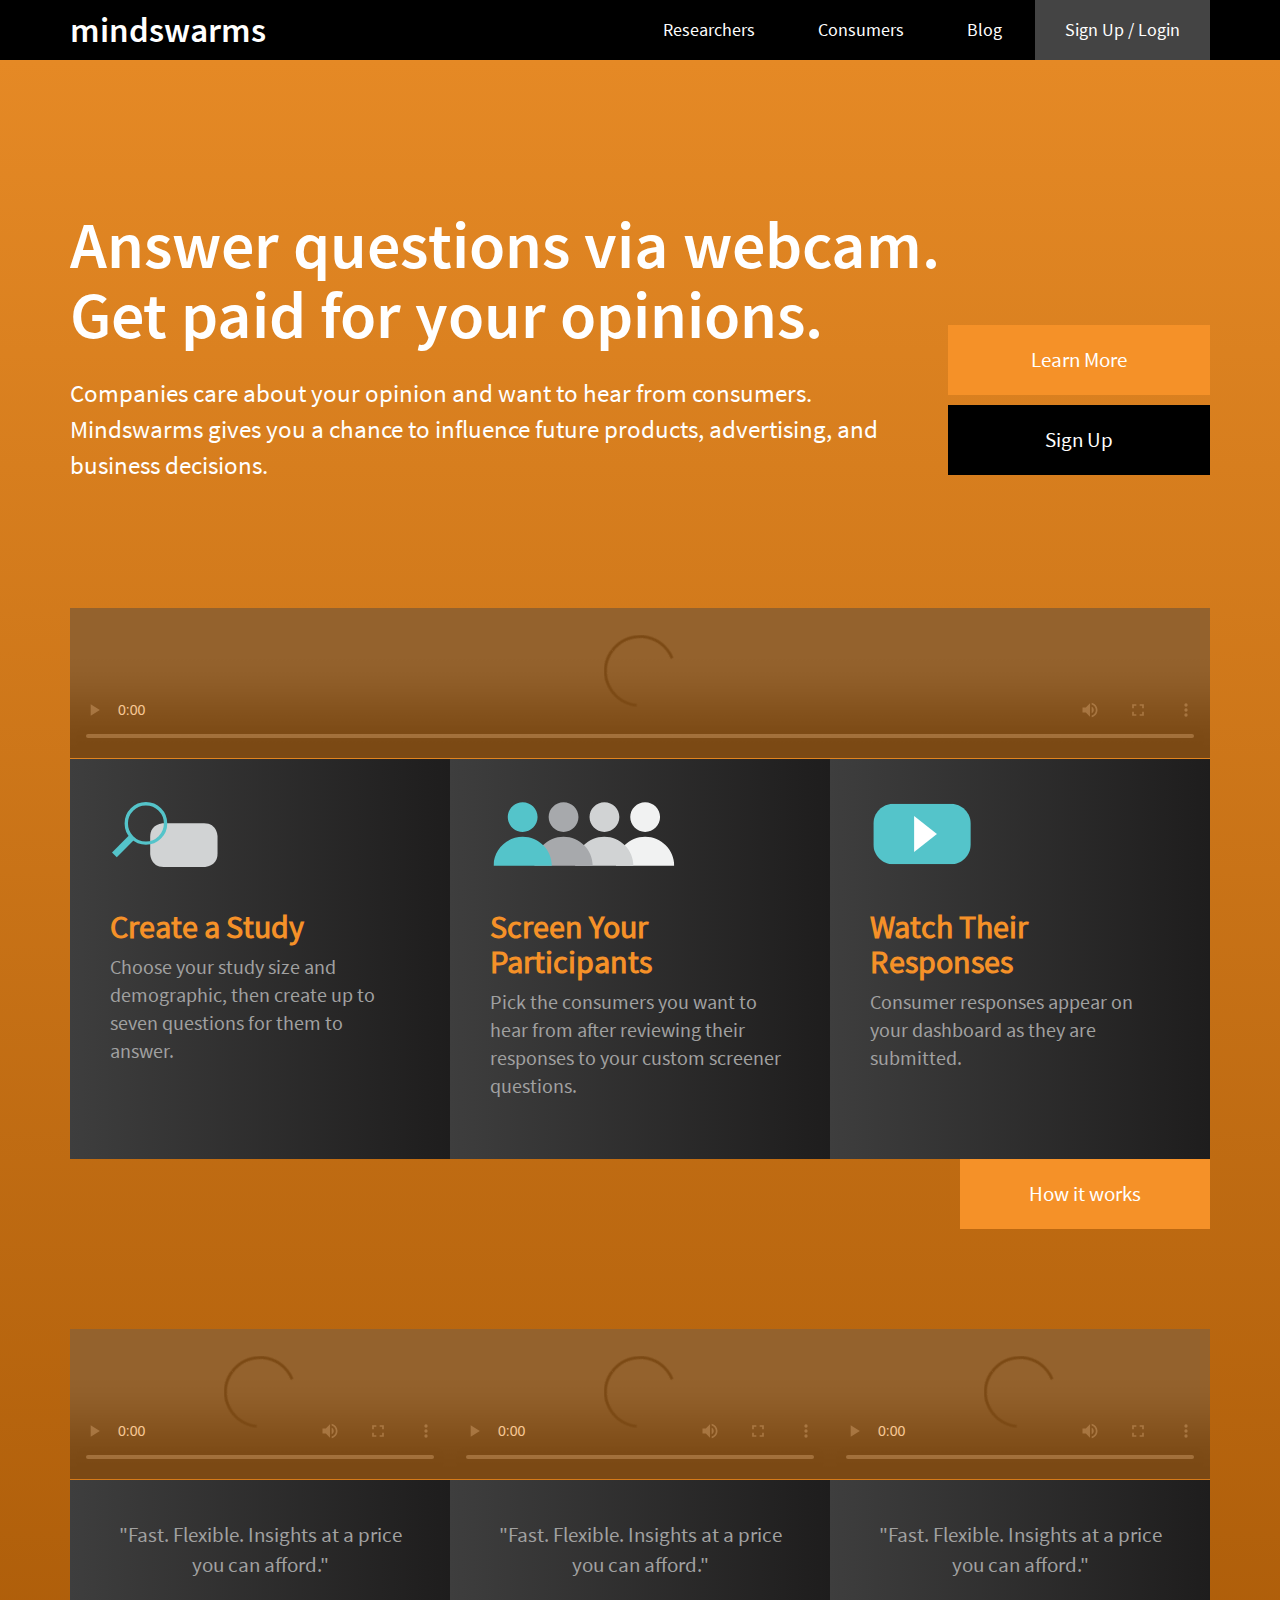
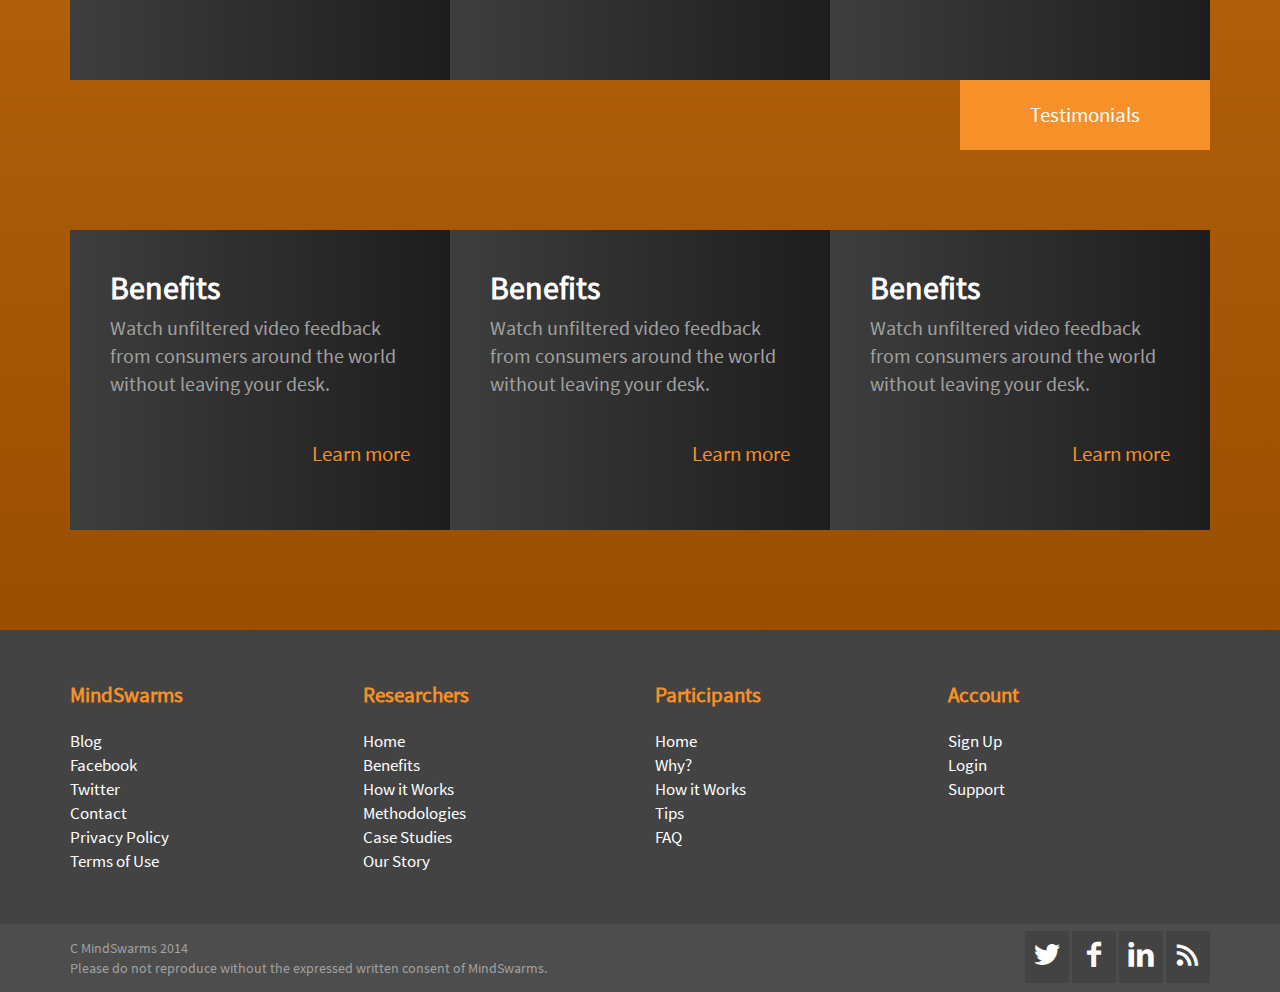
==== blog.html @ e45a6af6 "added additional pages" ====
<!DOCTYPE html>
<html lang="en">
<head>

<!--
	AUTHOR: Corey Sizemore
	EMAIL: coreysizemore@gmail.com
-->

	<meta charset="utf-8" />
	<title>Mindswarms</title>
	<meta name="viewport" content="width=device-width, initial-scale=1.0">
    <meta name="description" content="">
    <meta name="keywords" content="">
    <meta name="copyright" content="">
    <meta name="author" content="">
    
<!-- APPLE TOUCH ICON -->
	<!-- <link rel="apple-touch-icon" href="images/apple-touch-icon.png" /> -->

<!-- STYLESHEETS -->
	<link rel="stylesheet" href="css/bootstrap.css" />
	<link rel="stylesheet" href="css/styles.css" />

<!-- HTML5 shim, for IE6-8 support of HTML5 elements -->
    <!--[if lt IE 9]>
      <script src="http://html5shim.googlecode.com/svn/trunk/html5.js"></script>
      <script>
		document.createElement('video');
	  </script>
    <![endif]-->

</head>
<body class="blog">

<header>
	<div class="container" id="mobile-nav">
		<div class="row">
			<section class="col-xs-12">
				<nav class="mobile-nav">
					<ul>
						<li><a href="#">Researchers</a></li>
						<li><a href="#">Consumers</a></li>
						<li><a href="#">Blog</a></li>
						<li><a href="#">Sign Up / Login</a></li>
					</ul>
				</nav>
			</section>
		</div>
	</div>
	<div class="container">
		<div class="row">
			<section class="col-md-3 col-sm-3 col-xs-9">
				<a href="index.html" alt="home"><h1 class="main-logo">mindswarms</h1></a>
			</section>
			<section class="col-md-9 col-sm-9 col-xs-3">
				<span class="trigger-nav"><span class="icon icon-list"></span></span>
				<nav class="hor_nav">
					<ul>
					    <li class="blue"><a href="researchers.html">Researchers</a>
					    	<ul>
					        	<li><a href="">Benefits</a></li>
					        	<li><a href="">How it Works</a></li>
					        	<li><a href="">Methodologies</a></li>
					        	<li><a href="">Case Studies</a></li>
					        	<li><a href="">Our Story</a></li>
					    	</ul>
					    </li>
					    <li class="green"><a href="consumers.html">Consumers</a>
					    	<ul>
					        	<li><a href="">Home</a></li>
					        	<li><a href="">Why?</a></li>
					        	<li><a href="">How it Works</a></li>
					        	<li><a href="">Tips</a></li>
					        	<li><a href="">FAQ</a></li>
					    	</ul>
					    </li>
					    <li class="orange"><a href="blog.html">Blog</a></li>
						<li class="signup"><a href="">Sign Up / Login</a></li>
					</ul>
				</nav>
			</section>
		</div>
	</div>
</header>

<div class="main">
	<div class="container">
		<div class="row">
			<section class="col-sm-12">
				<article>
					<h1>Answer questions via webcam.</h1>
				</article>
			</section>
		</div>
		<div class="row">
			<section class="col-sm-9">
				<article>
					<h1>Get paid for your opinions.</h1>
					<p>Companies care about your opinion and want to hear from consumers. Mindswarms gives you a chance to influence future products, advertising, and business decisions.</p>
				</article>
			</section>
			<section class="col-sm-3">
				<a href="#" alt="" class="button">
					Learn More
				</a>
				<a href="#" alt="" class="button">
					Sign Up
				</a>
			</section>
		</div>
		<div class="row">
			<section class="col-md-12">
				<section class="video-container">
					<video poster="" controls>
						<source src="video/webm.webm" type="video/webm">
						<source src="video/mp4.mp4" type="video/mp4">
					</video>
					<div class="overlay blue-bg"></div>
				</section>
			</section>
		</div>
		<div class="row">
			<section class="col-md-12">
				<article class="large graybox">
					<img src="img/element1.svg" alt="svg" />
					<h3>Create a Study</h3>
					<p>Choose your study size and demographic, then create up to seven questions for them to answer.</p>
				</article>
				<article class="large graybox">
					<img src="img/element2.svg" alt="svg" />
					<h3>Screen Your Participants</h3>
					<p>Pick the consumers you want to hear from after reviewing their responses to your custom screener questions.</p>
				</article>
				<article class="large graybox">
					<img src="img/element3.svg" alt="svg" />
					<h3>Watch Their Responses</h3>
					<p>Consumer responses appear on your dashboard as they are submitted.</p>
				</article>
			</section>
		</div>
		<div class="row">
			<section class="col-md-12">
				<a href="#" alt="#" class="button">
					How it works
				</a>
			</section>
		</div>
		<div class="row">
			<section class="col-md-12">
				<section class="small-vid video-container">
					<section class="relative">
						<video poster="" controls>
							<source src="video/webm.webm" type="video/webm">
							<source src="video/mp4.mp4" type="video/mp4">
						</video>
						<div class="overlay blue-bg"></div>
					</section>
					<article class="graybox small">
						<p>"Fast. Flexible. Insights at a price you can afford."</p>
					</article>
				</section>
				<section class="small-vid video-container">
					<section class="relative">
						<video poster="" controls>
							<source src="video/webm.webm" type="video/webm">
							<source src="video/mp4.mp4" type="video/mp4">
						</video>
						<div class="overlay blue-bg"></div>
					</section>
					<article class="graybox small">
						<p>"Fast. Flexible. Insights at a price you can afford."</p>
					</article>
				</section>
				<section class="small-vid video-container">
					<section class="relative">
						<video poster="" controls>
							<source src="video/webm.webm" type="video/webm">
							<source src="video/mp4.mp4" type="video/mp4">
						</video>
						<div class="overlay blue-bg"></div>
					</section>
					<article class="graybox small">
						<p>"Fast. Flexible. Insights at a price you can afford."</p>
					</article>
				</section>
			</section>
		</div>
		<div class="row">
			<section class="col-md-12">
				<a href="#" alt="#" class="button">
					Testimonials
				</a>
			</section>
		</div>
		<div class="row">
			<section class="col-md-12">
				<article class="large graybox bottom">
					<h3>Benefits</h3>
					<p>Watch unfiltered video feedback from consumers around the world without leaving your desk.</p>
					<a href="#">Learn more</a>
				</article>
				<article class="large graybox bottom">
					<h3>Benefits</h3>
					<p>Watch unfiltered video feedback from consumers around the world without leaving your desk.</p>
					<a href="#">Learn more</a>
				</article>
				<article class="large graybox bottom">
					<h3>Benefits</h3>
					<p>Watch unfiltered video feedback from consumers around the world without leaving your desk.</p>
					<a href="#">Learn more</a>
				</article>
			</section>
		</div>
	</div>
</div>

<footer>
	<div class="container">
		<div class="row">
			<section class="col-sm-3">
				<h3>MindSwarms</h3>
				<ul>
					<li><a href="#">Blog</a></li>
					<li><a href="#">Facebook</a></li>
					<li><a href="#">Twitter</a></li>
					<li><a href="#">Contact</a></li>
					<li><a href="#">Privacy Policy</a></li>
					<li><a href="#">Terms of Use</a></li>
				</ul>
			</section>
			<section class="col-sm-3">
				<h3>Researchers</h3>
				<ul>
					<li><a href="#">Home</a></li>
					<li><a href="#">Benefits</a></li>
					<li><a href="#">How it Works</a></li>
					<li><a href="#">Methodologies</a></li>
					<li><a href="#">Case Studies</a></li>
					<li><a href="#">Our Story</a></li>
				</ul>
			</section>
			<section class="col-sm-3">
				<h3>Participants</h3>
				<ul>
					<li><a href="#">Home</a></li>
					<li><a href="#">Why?</a></li>
					<li><a href="#">How it Works</a></li>
					<li><a href="#">Tips</a></li>
					<li><a href="#">FAQ</a></li>
				</ul>
			</section>
			<section class="col-sm-3">
				<h3>Account</h3>
				<ul>
					<li><a href="#">Sign Up</a></li>
					<li><a href="#">Login</a></li>
					<li><a href="#">Support</a></li>
				</ul>
			</section>
		</div>
	</div>
</footer>
<div class="copyright">
	<div class="container">
		<div class="row">
			<section class="col-sm-8">
				<p>C MindSwarms 2014</p>
				<p>Please do not reproduce without the expressed written consent of MindSwarms.</p>
			</section>
			<section class="col-sm-4">
				<ul class="social-icons">
					<li><a href="#"><span class="icon icon-twitter"></span></a></li>
					<li><a href="#"><span class="icon icon-facebook"></span></a></li>
					<li><a href="#"><span class="icon icon-linkedin"></span></a></li>
					<li><a href="#"><span class="icon icon-rss"></span></a></li>
				</ul>
			</section>
		</div>
	</div>
</div>



<!-- Load Scripts -->
<!-- jQuery via Google CDN -->	
<script type="text/javascript" src="https://ajax.googleapis.com/ajax/libs/jquery/1.7.2/jquery.min.js"></script>

<!-- Custom Scripts -->
<script type="text/javascript" src="js/bootstrap.js"></script>
<script type="text/javascript" src="js/scripts.js"></script>

</body>
</html>
---- css/styles.css ----
/* Testing */
/****** VIDEO BACKGROUND *******/
/* IE 8 SUPPORT */
.home video {
  display: block; }

/* END IE 8 SUPPORT*/
.home video#video-background {
  position: fixed;
  right: 0;
  bottom: 0;
  min-width: 100%;
  min-height: 100%;
  width: auto;
  height: auto;
  z-index: -100;
  background: url("../img/background-placeholder.jpg") no-repeat;
  background-size: cover; }

.home video {
  display: none; }

.mobile-background {
  position: absolute;
  right: 0;
  bottom: 0;
  min-width: 100%;
  min-height: 100%;
  width: auto;
  height: auto;
  z-index: -100;
  background: url("../img/background-placeholder.jpg") no-repeat;
  background-size: cover; }

.display-mobile {
  display: block; }

.relative {
  position: relative; }

/***********************************************/
body.home, html {
  height: 100%; }

body {
  font-family: "SourceSansPro-Regular", sans-serif; }

.researchers .main {
  background-color: #8ca1ad;
  background: -webkit-gradient(linear, 0% 0%, 0% 100%, from(#4a5f6c), to(#8ca1ad));
  background: -webkit-linear-gradient(top, #8ca1ad, #4a5f6c);
  background: -moz-linear-gradient(top, #8ca1ad, #4a5f6c);
  background: -ms-linear-gradient(top, #8ca1ad, #4a5f6c);
  background: -o-linear-gradient(top, #8ca1ad, #4a5f6c); }

.consumers .main {
  background-color: #84ae7f;
  background: -webkit-gradient(linear, 0% 0%, 0% 100%, from(#346e57), to(#84ae7f));
  background: -webkit-linear-gradient(top, #84ae7f, #346e57);
  background: -moz-linear-gradient(top, #84ae7f, #346e57);
  background: -ms-linear-gradient(top, #84ae7f, #346e57);
  background: -o-linear-gradient(top, #84ae7f, #346e57); }

.blog .main {
  background-color: #e58925;
  background: -webkit-gradient(linear, 0% 0%, 0% 100%, from(#9a4e00), to(#e58925));
  background: -webkit-linear-gradient(top, #e58925, #9a4e00);
  background: -moz-linear-gradient(top, #e58925, #9a4e00);
  background: -ms-linear-gradient(top, #e58925, #9a4e00);
  background: -o-linear-gradient(top, #e58925, #9a4e00); }

/********* HEADER **********/
header {
  background: black;
  line-height: 60px;
  height: 60px; }

header .main-logo {
  margin: 0;
  color: white; }

header a:link .main-logo,
header a:visited .main-logo {
  font-size: 2.5em;
  font-family: "SourceSansPro-Bold", sans-serif; }

header a:link,
header a:visited,
header a:hover,
header a:active {
  text-decoration: none; }

/***** NAVIGATION *****/
.hor_nav ul {
  margin: 0;
  padding: 0;
  float: right; }

.hor_nav ul li {
  display: inline-block;
  list-style: none;
  margin: 0;
  height: 60px; }

.hor_nav ul li a:link,
.hor_nav ul li a:visited {
  display: inline-block;
  width: 100%;
  height: 100%;
  padding: 0 20px;
  color: white;
  text-decoration: none;
  font-size: 1.3em; }

.hor_nav ul li.green a:hover,
.hor_nav ul li.green a:active {
  background: #afd741; }

.hor_nav ul li.blue a:hover,
.hor_nav ul li.blue a:active {
  background: #4bc8cd; }

.hor_nav ul li.blue a:hover,
.hor_nav ul li.blue a:active {
  background: #4bc8cd; }

.hor_nav ul li.signup a:link,
.hor_nav ul li.signup a:visited {
  background: #444444; }

.hor_nav ul li a:hover,
.hor_nav ul li a:active {
  background: #444444; }

.hor_nav ul li.blue:hover a {
  background: #4bc8cd; }

.hor_nav ul li.green:hover a {
  background: #afd741; }

.hor_nav ul li.orange:hover a {
  background: #f59128; }

.hor_nav ul li.blue:hover ul a {
  background: white;
  color: #444444; }

.hor_nav ul li.green:hover ul a {
  background: white;
  color: #444444; }

.hor_nav ul li.orange:hover ul a {
  background: white;
  color: #444444; }

.hor_nav ul li.blue ul a:hover {
  background: #4bc8cd; }

.hor_nav ul li.green ul a:hover {
  background: #afd741; }

.hor_nav ul li.orange ul a:hover {
  background: #f59128; }

.hor_nav ul li ul {
  opacity: 0;
  position: absolute;
  visibility: hidden;
  z-index: 50;
  padding: 0;
  padding-top: 15px;
  padding-bottom: 15px;
  background: white; }

.hor_nav ul li ul li {
  display: block;
  float: none;
  text-align: left;
  width: 100%;
  padding: 0;
  margin: 0;
  background: white;
  height: 40px;
  line-height: 40px; }

.hor_nav ul li ul li a:link,
.hor_nav ul li ul li a:visited {
  display: block;
  width: 100%;
  font-size: 1.1em; }

.hor_nav ul li:hover > ul {
  background: white;
  opacity: 1;
  visibility: visible;
  margin: 0; }

.hor_nav ul li ul li:hover > ul {
  margin-left: 35px;
  background: white; }

.hor_nav {
  display: none; }

#mobile-nav {
  position: absolute;
  display: none;
  left: 0;
  background: black;
  margin-top: 50px;
  width: 100%;
  z-index: 10000;
  line-height: 30px; }

#mobile-nav ul {
  padding: 0; }

#mobile-nav ul li {
  list-style: none; }

#mobile-nav a:link,
#mobile-nav a:visited {
  color: #e1e1e1;
  text-decoration: none;
  font-size: 1.5em; }

.trigger-nav {
  display: block;
  text-align: right; }

.trigger-nav .icon {
  color: white;
  font-size: 2.5em;
  background: #333333;
  line-height: 60px; }

/**** CENTERED TEXT ****/
.title-block {
  text-align: center;
  height: 60%;
  position: relative; }

.va-wrap {
  position: absolute;
  width: 100%;
  height: 100%;
  display: table; }

.va {
  display: table-cell; }

.va-m {
  vertical-align: middle; }

.va-m span {
  background: red; }

.title-block h1 {
  color: white;
  font-size: 3em;
  margin: 0;
  line-height: 45px; }

.title-block h2 {
  color: white;
  font-size: 1em;
  margin: 0; }

/********* MAIN *********/
.main h1 {
  font-size: 3em;
  color: white;
  padding: 0;
  margin: 0;
  line-height: 50px;
  font-family: "SourceSansPro-Bold", sans-serif; }

.main p {
  font-size: 1.2em;
  color: white; }

.main .row:nth-child(2),
.main .row:nth-child(5),
.main .row:nth-child(7),
.main .row:nth-child(8) {
  margin-bottom: 60px; }

.main .row:nth-child(1) {
  margin-top: 50px; }

.main .video-container {
  position: relative; }

.main .video-container img {
  width: 100%; }

.main .container .row:nth-child(2) section:nth-child(2) a:link,
.main .container .row:nth-child(2) section:nth-child(2) a:visited {
  margin: 10px 0; }

.main .container .row:nth-child(2) section:last-child .button:first-child {
  margin-top: 40px;
  margin-bottom: 10px; }

.main .graybox {
  background-color: #3e3e3e;
  background: -webkit-gradient(linear, left top, right top, from(#1e1d1d), to(#3e3e3e));
  background: -webkit-linear-gradient(left, #3e3e3e, #1e1d1d);
  background: -moz-linear-gradient(left, #3e3e3e, #1e1d1d);
  background: -ms-linear-gradient(left, #3e3e3e, #1e1d1d);
  background: -o-linear-gradient(left, #3e3e3e, #1e1d1d); }

.main .large p {
  color: #a1a1a1;
  font-size: 1.2em;
  margin: 0 40px; }

.large {
  min-height: 320px;
  width: 100%;
  float: none; }

.large img {
  height: 60px;
  margin: 40px 40px 30px 40px; }

.small {
  min-height: 170px; }

.main .small p {
  font-size: 1.5em;
  padding: 40px;
  color: #a1a1a1;
  text-align: center;
  margin: 0; }

.researchers .overlay {
  background: #4bc8cd; }

.consumers .overlay {
  background: #afd741; }

.blog .overlay {
  background: #f59128; }

.overlay {
  display: block;
  width: 100%;
  height: 100%;
  z-index: 10;
  position: absolute;
  top: 0;
  left: 0;
  opacity: .5;
  cursor: pointer;
  -webkit-transition: opacity 0.2s linear;
  -moz-transition: opacity 0.2s linear;
  -o-transition: opacity 0.2s linear;
  -ms-transition: opacity 0.2s linear;
  transition: opacity 0.2s linear; }

.overlay:hover {
  opacity: 0; }

.main video {
  width: 100%;
  margin-bottom: -5px;
  cursor: pointer; }

.main .row:nth-child(2) section:last-child .button:last-child:link,
.main .row:nth-child(2) section:last-child .button:last-child:visited {
  background: black;
  color: white; }

.main .row:nth-child(2) section:last-child .button:last-child:hover,
.main .row:nth-child(2) section:last-child .button:last-child:active {
  background: #444444;
  color: white; }

.researchers .button:link,
.researchers .button:visited {
  background: #4bc8cd;
  color: white; }

.researchers .button:hover,
.researchers .button:active {
  background: #444444;
  color: white; }

.consumers .button:link,
.consumers .button:visited {
  background: #afd741;
  color: white; }

.consumers .button:hover,
.consumers .button:active {
  background: #444444;
  color: white; }

.blog .button:link,
.blog .button:visited {
  background: #f59128;
  color: white; }

.blog .button:hover,
.blog .button:active {
  background: #444444;
  color: white; }

.button:link,
.button:visited {
  display: block;
  text-decoration: none;
  text-align: center;
  line-height: 50px;
  width: 100%;
  -webkit-transition: all 0.2s linear;
  -moz-transition: all 0.2s linear;
  -o-transition: all 0.2s linear;
  -ms-transition: all 0.2s linear;
  transition: all 0.2s linear;
  font-size: 1.3em; }

.button:hover,
.button:active {
  text-decoration: none; }

/******** FOOTER ********/
footer {
  background: #434343;
  padding-bottom: 50px; }

footer h3 {
  margin: 0;
  padding: 0;
  margin-bottom: 20px;
  font-size: 1.5em;
  margin-top: 50px; }

.main h3 {
  margin: 0 40px;
  padding: 0;
  font-size: 2em;
  line-height: 30px;
  margin-bottom: 10px; }

.researchers footer h3,
.researchers .main h3 {
  color: #4bc8cd; }

.consumers footer h3,
.consumers .main h3 {
  color: #afd741; }

.blog footer h3,
.blog .main h3 {
  color: #f59128; }

.main .bottom h3 {
  padding-top: 40px;
  color: white; }

.main .bottom a:link,
.main .bottom a:visited {
  display: block;
  font-size: 1.5em;
  padding: 40px;
  text-align: right;
  text-decoration: none; }

.researchers .main .bottom a:link,
.researchers .main .bottom a:visited {
  color: #4bc8cd; }

.consumers .main .bottom a:link,
.consumers .main .bottom a:visited {
  color: #afd741; }

.blog .main .bottom a:link,
.blog .main .bottom a:visited {
  color: #f59128; }

.main .bottom {
  min-height: 300px; }

.main .bottom a:hover,
.main .bottom a:active {
  color: #444444; }

footer ul {
  margin: 0;
  padding: 0; }

footer ul li {
  list-style: none; }

footer a:link,
footer a:visited {
  color: white;
  text-decoration: none;
  font-size: 1.2em; }

footer a:hover,
footer a:active {
  color: #4bc8cd; }

.copyright {
  background: #4d4d4d; }

.copyright p {
  color: #a1a1a1;
  padding: 0;
  margin: 0;
  text-align: center; }

.copyright p:first-child {
  margin-top: 15px; }

.social-icons {
  float: none;
  padding: 0;
  nargin: 0;
  text-align: center; }

.social-icons li {
  list-style: none;
  display: inline-block; }

.social-icons li a:link,
.scoial-icons li a:visited {
  color: white;
  background: #434343;
  font-size: 2em;
  padding: 8px;
  text-decoration: none;
  -webkit-transition: all 0.2s linear;
  -moz-transition: all 0.2s linear;
  -o-transition: all 0.2s linear;
  -ms-transition: all 0.2s linear;
  transition: all 0.2s linear; }

.researchers .social-icons li a:hover,
.researchers .scoial-icons li a:active {
  background: #4bc8cd; }

.consumers .social-icons li a:hover,
.consumers .scoial-icons li a:active {
  background: #afd741; }

.blog .social-icons li a:hover,
.blog .scoial-icons li a:active {
  background: #f59128; }

/******** BUTTONS ON BOTTOM ******/
.main-buttons {
  position: absolute;
  bottom: 0;
  width: 100%; }

div.main-buttons section.col-sm-6 {
  padding: 0; }

.main-buttons a:link,
.main-buttons a:visited {
  display: block;
  height: 60px;
  color: white;
  text-decoration: none;
  line-height: 60px;
  text-align: center;
  font-size: 1.2em; }

div.main-buttons section.col-sm-6:first-child a:link,
div.main-buttons section.col-sm-6:first-child a:visited {
  background: #4bc8cd; }

div.main-buttons section.col-sm-6:first-child a:hover,
div.main-buttons section.col-sm-6:first-child a:active {
  background: #444444;
  color: white; }

div.main-buttons section.col-sm-6:last-child a:link,
div.main-buttons section.col-sm-6:last-child a:visited {
  background: #afd741; }

div.main-buttons section.col-sm-6:last-child a:hover,
div.main-buttons section.col-sm-6:last-child a:active {
  background: #444444;
  color: white; }

@media (min-width: 768px) {
  .display-mobile {
    display: none; }

  .home video {
    display: block; }

  .mobile-background {
    display: none; }

  .main-buttons a:link,
  .main-buttons a:visited {
    height: 80px;
    line-height: 80px;
    font-size: 1.4em; }

  .hor_nav ul li:nth-child(1) ul {
    width: 146px; }

  .hor_nav ul li:nth-child(2) ul {
    width: 139px; }

  .trigger-nav {
    display: none; }

  .hor_nav {
    display: block; }

  .title-block {
    height: 80%; }

  .title-block h1 {
    font-size: 6em;
    line-height: 75px; }

  .title-block h2 {
    font-size: 2em; }

  .main h1 {
    font-size: 2.9em;
    line-height: 50px; }

  .main p {
    font-size: 1.1em; }

  .large {
    width: 33.333333334%;
    float: left;
    min-height: 290px;
    margin: 0; }

  .main .container .row:nth-child(5) section a:link,
  .main .container .row:nth-child(5) section a:visited,
  .main .container .row:nth-child(7) section a:link,
  .main .container .row:nth-child(7) section a:visited {
    width: 175px;
    float: right; }

  .small {
    min-height: 120px;
    width: 100%; }

  .small-vid {
    float: left;
    width: 33.333333334%; }

  .button:link,
  .button:visited {
    line-height: 45px;
    font-size: 1.1em; }

  .hor_nav ul li a:link,
  .hor_nav ul li a:visited {
    font-size: 1.1em; }

  .main .container .row:nth-child(2) section:last-child .button:first-child {
    margin-top: 25px; }

  .main .row:nth-child(1) {
    margin-top: 100px; }

  .main .row:nth-child(2),
  .main .row:nth-child(5),
  .main .row:nth-child(7),
  .main .row:nth-child(8) {
    margin-bottom: 80px; }

  .copyright p {
    text-align: left; }

  .social-icons {
    float: right; }

  .main .large p {
    color: #a1a1a1;
    font-size: 1em;
    margin: 0 40px; }

  .large img {
    height: 40px;
    margin: 40px 40px 20px 40px; }

  .main h3 {
    margin: 0 40px;
    padding: 0;
    font-size: 1.5em;
    line-height: 25px;
    margin-bottom: 10px; }

  .main .small p {
    font-size: 1.3em; }

  .main .bottom a:link,
  .main .bottom a:visited {
    font-size: 1.2em;
    padding-top: 20px; }

  .main .bottom {
    min-height: 200px; } }
@media (min-width: 992px) {
  .main-buttons a:link,
  .main-buttons a:visited {
    height: 80px;
    line-height: 80px;
    font-size: 2em; }

  .hor_nav ul li a:link,
  .hor_nav ul li a:visited {
    padding: 0 30px; }

  .hor_nav ul li:nth-child(1) ul {
    width: 146px; }

  .hor_nav ul li:nth-child(2) ul {
    width: 139px; }

  .title-block h1 {
    font-size: 10em;
    line-height: 125px; }

  .title-block h2 {
    font-size: 3.32em; }

  .main h1 {
    font-size: 3.8em;
    line-height: 60px; }

  .main p {
    font-size: 1.4em; }

  .large {
    min-height: 360px; }

  .main .container .row:nth-child(5) section a:link,
  .main .container .row:nth-child(5) section a:visited,
  .main .container .row:nth-child(7) section a:link,
  .main .container .row:nth-child(7) section a:visited {
    width: 225px; }

  .small {
    min-height: 150px;
    width: 100%; }

  .small-vid {
    float: right;
    width: 33.333333334%; }

  .button:link,
  .button:visited {
    line-height: 55px;
    font-size: 1.3em; }

  .main .container .row:nth-child(2) section:last-child .button:first-child {
    margin-top: 40px; }

  .hor_nav ul li a:link,
  .hor_nav ul li a:visited {
    font-size: 1.2em; }

  .main .row:nth-child(1) {
    margin-top: 125px; }

  .main .row:nth-child(2),
  .main .row:nth-child(5),
  .main .row:nth-child(8),
  .main .row:nth-child(9) {
    margin-bottom: 90px; }

  .main .large p {
    color: #a1a1a1;
    font-size: 1.3em;
    margin: 0 40px; }

  .large img {
    height: 60px;
    margin: 40px; }

  .main h3 {
    margin: 0 40px;
    padding: 0;
    font-size: 2em;
    line-height: 35px;
    margin-bottom: 10px; }

  .main .small p {
    font-size: 1.4em; }

  .main .bottom a:link,
  .main .bottom a:visited {
    font-size: 1.5em;
    padding-top: 40px; }

  .main .bottom {
    min-height: 250px; } }
@media (min-width: 1200px) {
  .large {
    min-height: 400px; }

  .main h1 {
    font-size: 4.7em;
    line-height: 70px; }

  .main p {
    font-size: 1.8em; }

  .hor_nav ul li:nth-child(1) ul {
    width: 152px; }

  .hor_nav ul li:nth-child(2) ul {
    width: 146px; }

  .main .container .row:nth-child(5) section a:link,
  .main .container .row:nth-child(5) section a:visited,
  .main .container .row:nth-child(7) section a:link,
  .main .container .row:nth-child(7) section a:visited {
    width: 250px; }

  .small {
    min-height: 200px;
    width: 100%; }

  .small-vid {
    float: right;
    width: 33.333333334%; }

  .button:link,
  .button:visited {
    line-height: 70px;
    font-size: 1.5em; }

  .main .container .row:nth-child(2) section:last-child .button:first-child {
    margin-top: 45px; }

  .hor_nav ul li a:link,
  .hor_nav ul li a:visited {
    font-size: 1.3em; }

  .main .row:nth-child(1) {
    margin-top: 150px; }

  .main .row:nth-child(2),
  .main .row:nth-child(5),
  .main .row:nth-child(8),
  .main .row:nth-child(9) {
    margin-bottom: 100px; }

  .main .large p {
    color: #a1a1a1;
    font-size: 1.4em;
    margin: 0 40px; }

  .large img {
    height: 70px;
    margin: 40px; }

  .main h3 {
    margin: 0 40px;
    padding: 0;
    font-size: 2.3em;
    line-height: 35px;
    margin-bottom: 10px; }

  .main .small p {
    font-size: 1.5em; }

  .main .bottom {
    min-height: 300px; }

  .main .bottom a:link,
  .main .bottom a:visited {
    font-size: 1.5em;
    padding-top: 40px; } }
@font-face {
  font-family: 'SourceSansPro-Regular';
  src: url("../fonts/SourceSansPro/SourceSansPro-Regular.ttf") format("truetype"); }

@font-face {
  font-family: 'SourceSansPro-Bold';
  src: url("../fonts/SourceSansPro/SourceSansPro-Semibold.ttf") format("truetype"); }

@font-face {
  font-family: 'mindswarms';
  src: url("../fonts/mindswarms.eot?ejbpfy");
  src: url("../fonts/mindswarms.eot?#iefixejbpfy") format("embedded-opentype"), url("../fonts/mindswarms.woff?ejbpfy") format("woff"), url("../fonts/mindswarms.ttf?ejbpfy") format("truetype"), url("../fonts/mindswarms.svg?ejbpfy#mindswarms") format("svg");
  font-weight: normal;
  font-style: normal; }

[class^="icon-"], [class*=" icon-"] {
  font-family: 'mindswarms';
  speak: none;
  font-style: normal;
  font-weight: normal;
  font-variant: normal;
  text-transform: none;
  line-height: 1;
  /* Better Font Rendering =========== */
  -webkit-font-smoothing: antialiased;
  -moz-osx-font-smoothing: grayscale; }

.icon-rss:before {
  content: "\e600"; }

.icon-list:before {
  content: "\e601"; }

.icon-twitter:before {
  content: "\e602"; }

.icon-facebook:before {
  content: "\e603"; }

.icon-linkedin:before {
  content: "\e604"; }
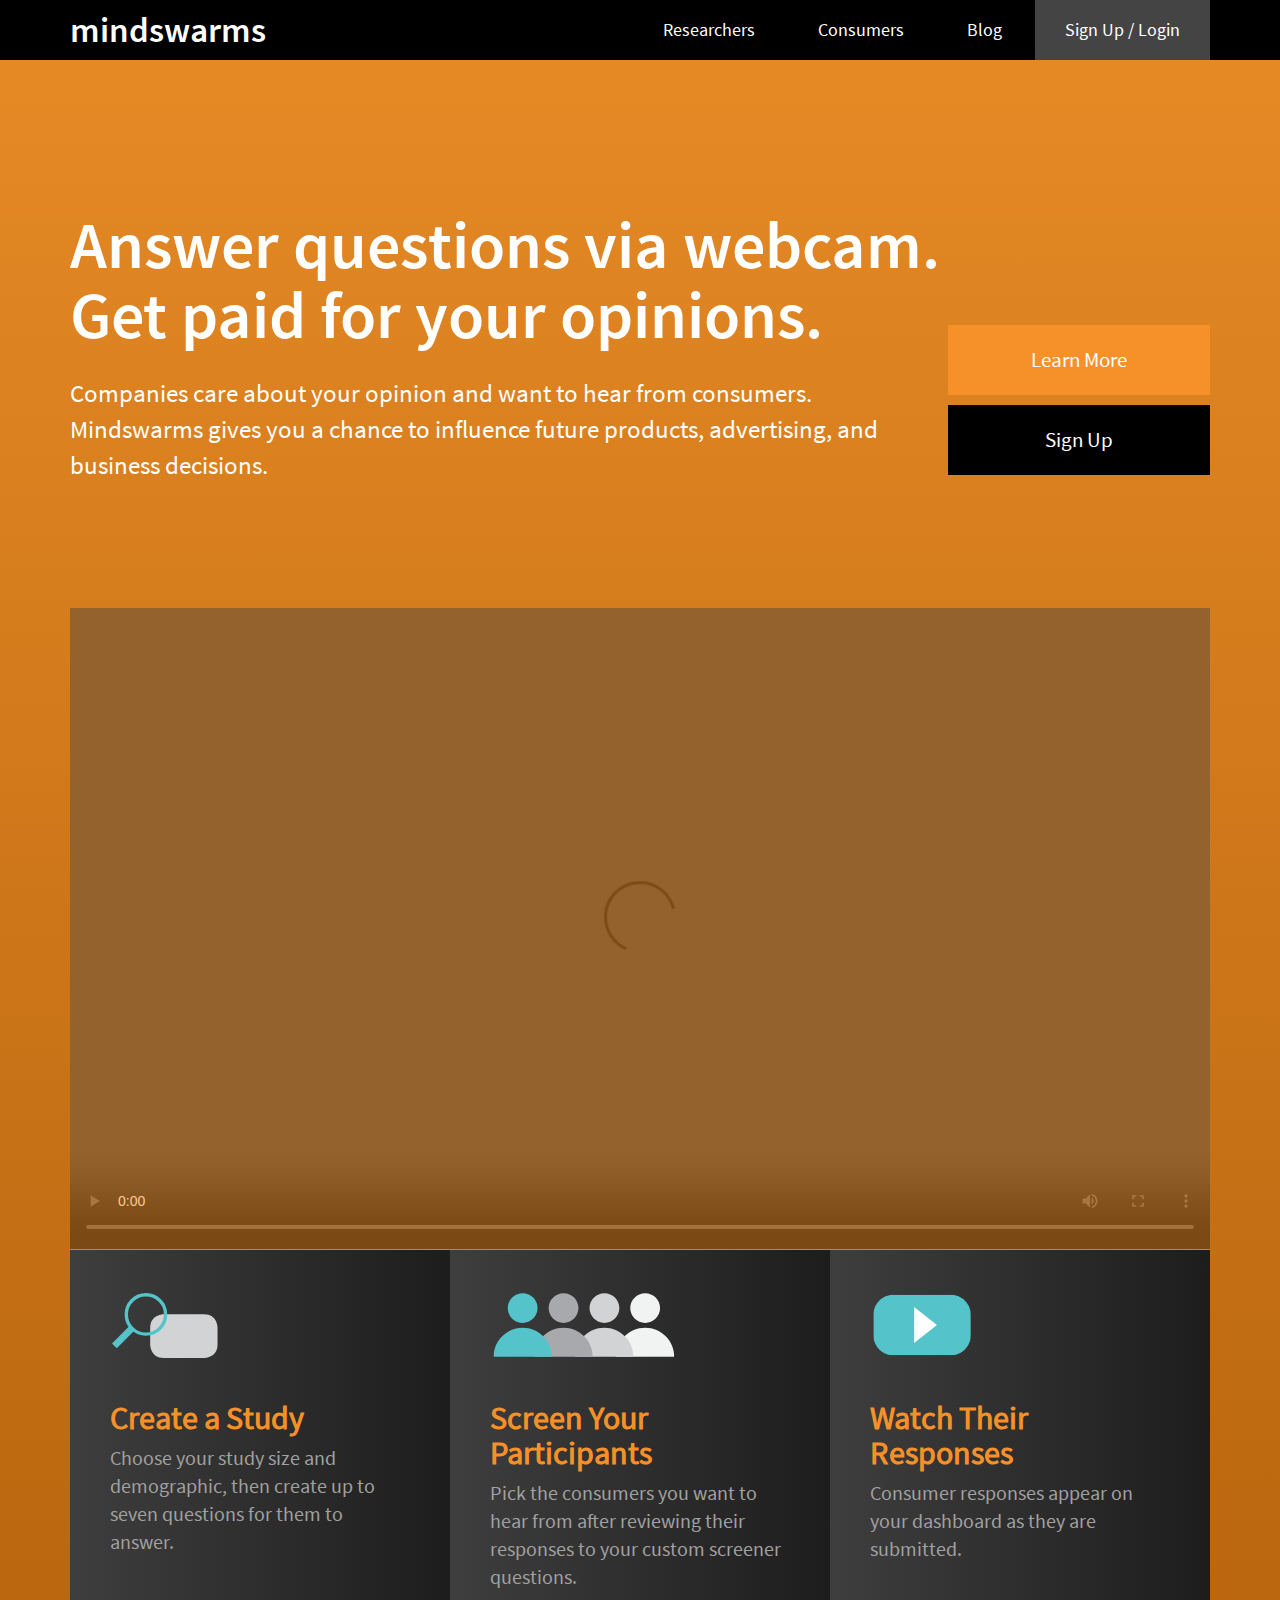
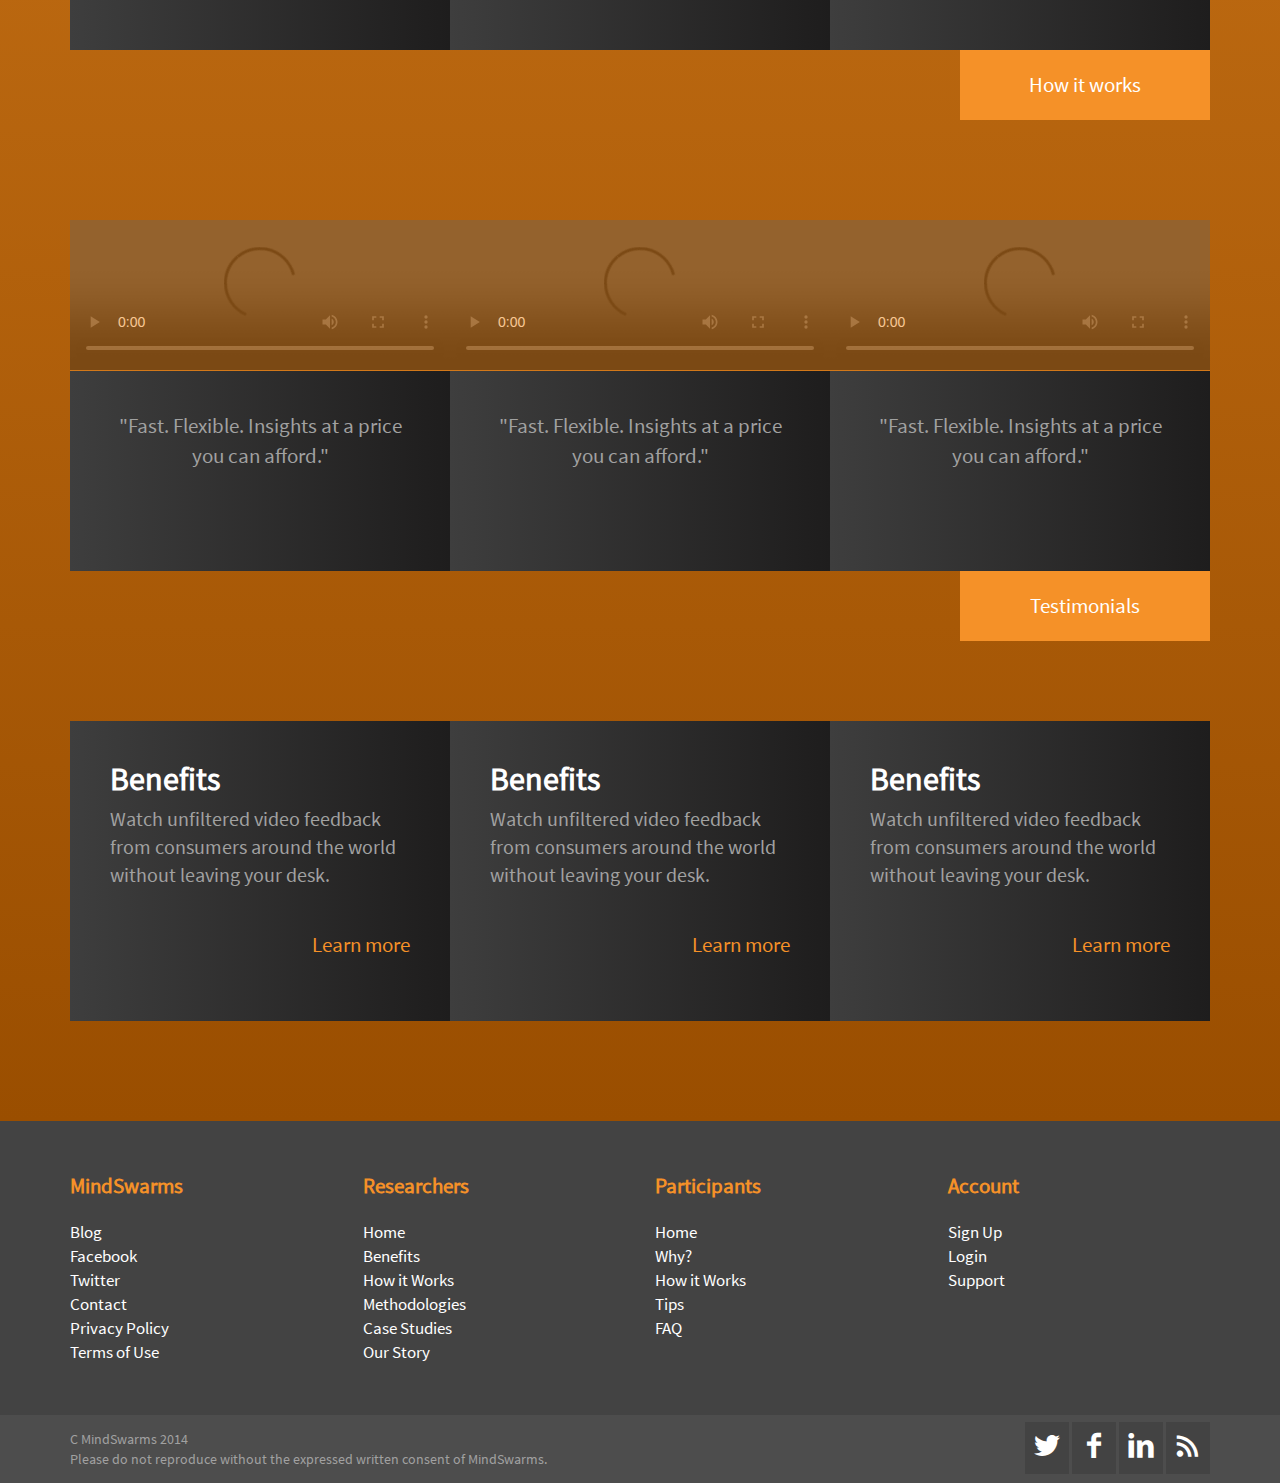
==== commit 8a83afbd: "added video height" ====
--- a/blog.html
+++ b/blog.html
@@ -25,6 +25,7 @@
 <!-- HTML5 shim, for IE6-8 support of HTML5 elements -->
     <!--[if lt IE 9]>
       <script src="http://html5shim.googlecode.com/svn/trunk/html5.js"></script>
+      <script src="js/respond.js"></script>
       <script>
 		document.createElement('video');
 	  </script>
@@ -111,7 +112,7 @@
 		</div>
 		<div class="row">
 			<section class="col-md-12">
-				<section class="video-container">
+				<section class="video-container large-vid">
 					<video poster="" controls>
 						<source src="video/webm.webm" type="video/webm">
 						<source src="video/mp4.mp4" type="video/mp4">
--- a/css/styles.css
+++ b/css/styles.css
@@ -654,6 +654,9 @@
     float: left;
     width: 33.333333334%; }
 
+  .main .large-vid video {
+    height: 529px; }
+
   .button:link,
   .button:visited {
     line-height: 45px;
@@ -754,6 +757,9 @@
   .small-vid {
     float: right;
     width: 33.333333334%; }
+
+  .main .large-vid video {
+    height: 641px; }
 
   .button:link,
   .button:visited {
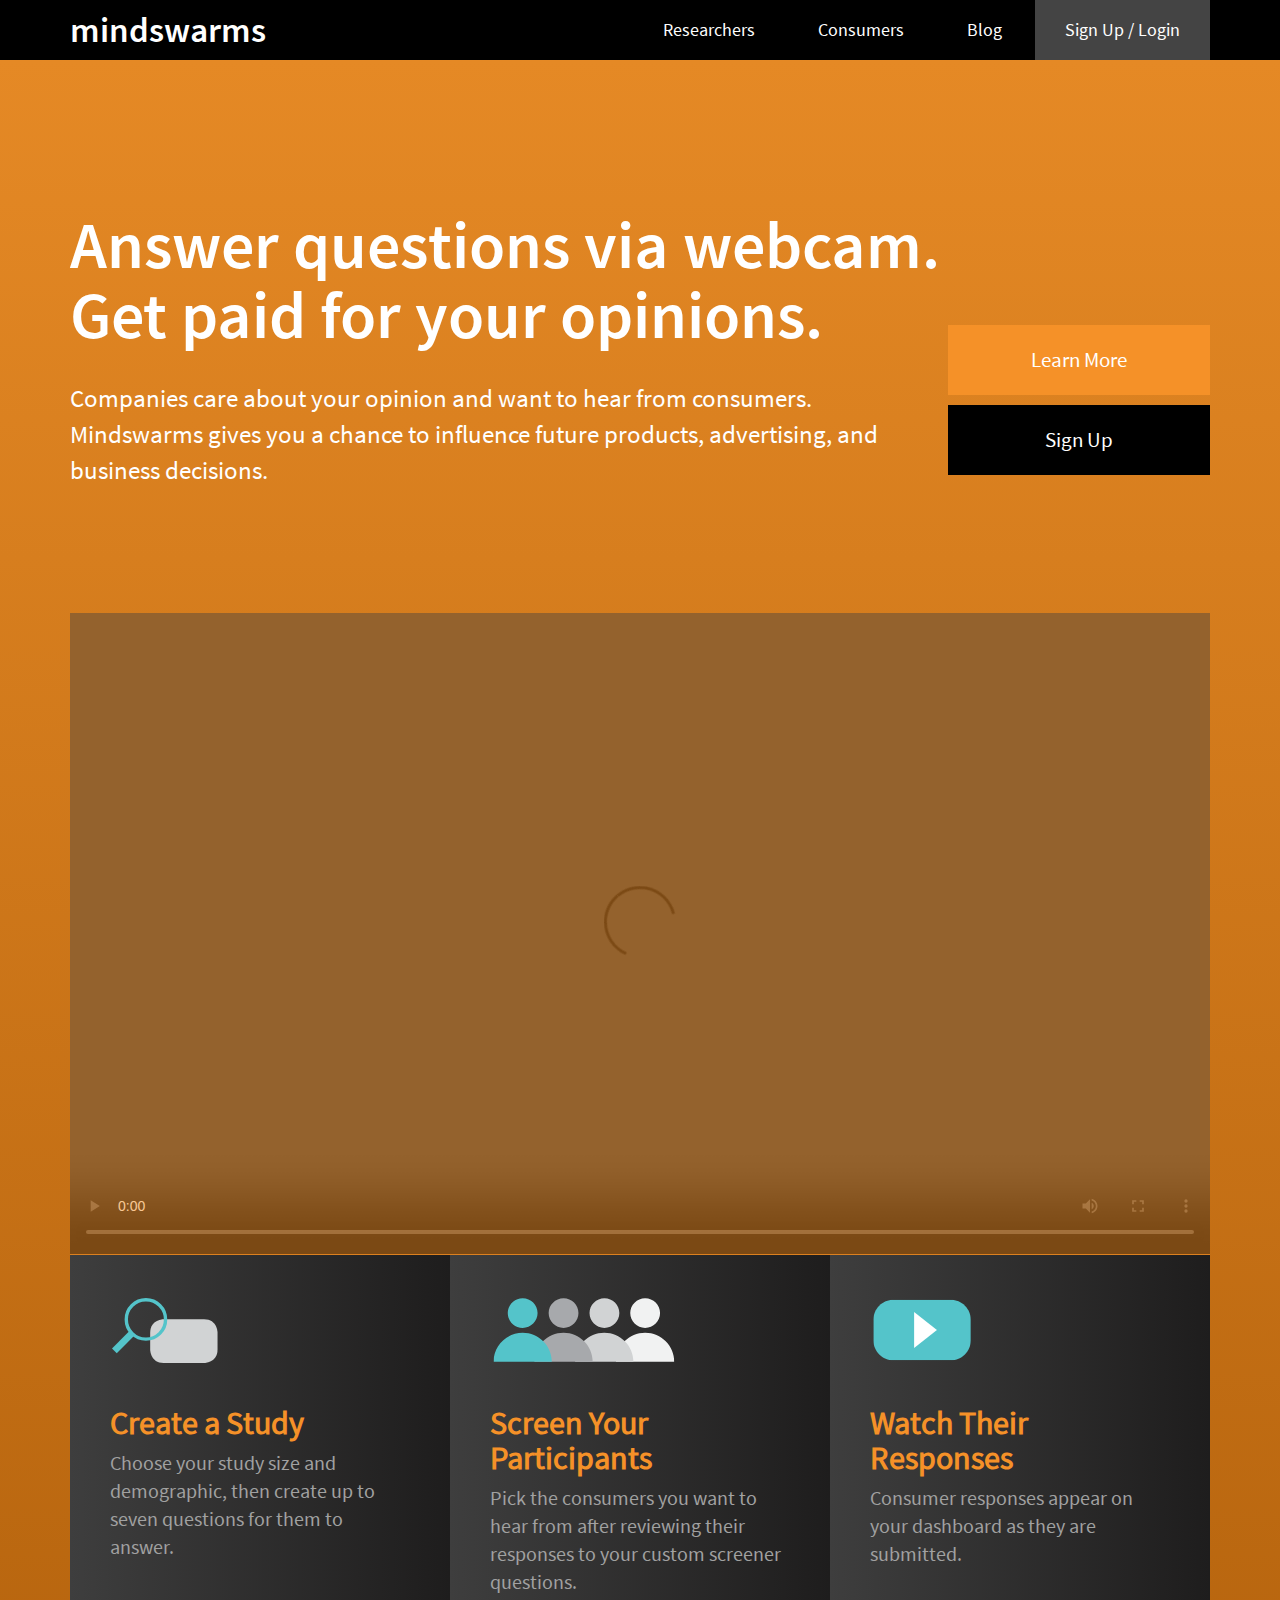
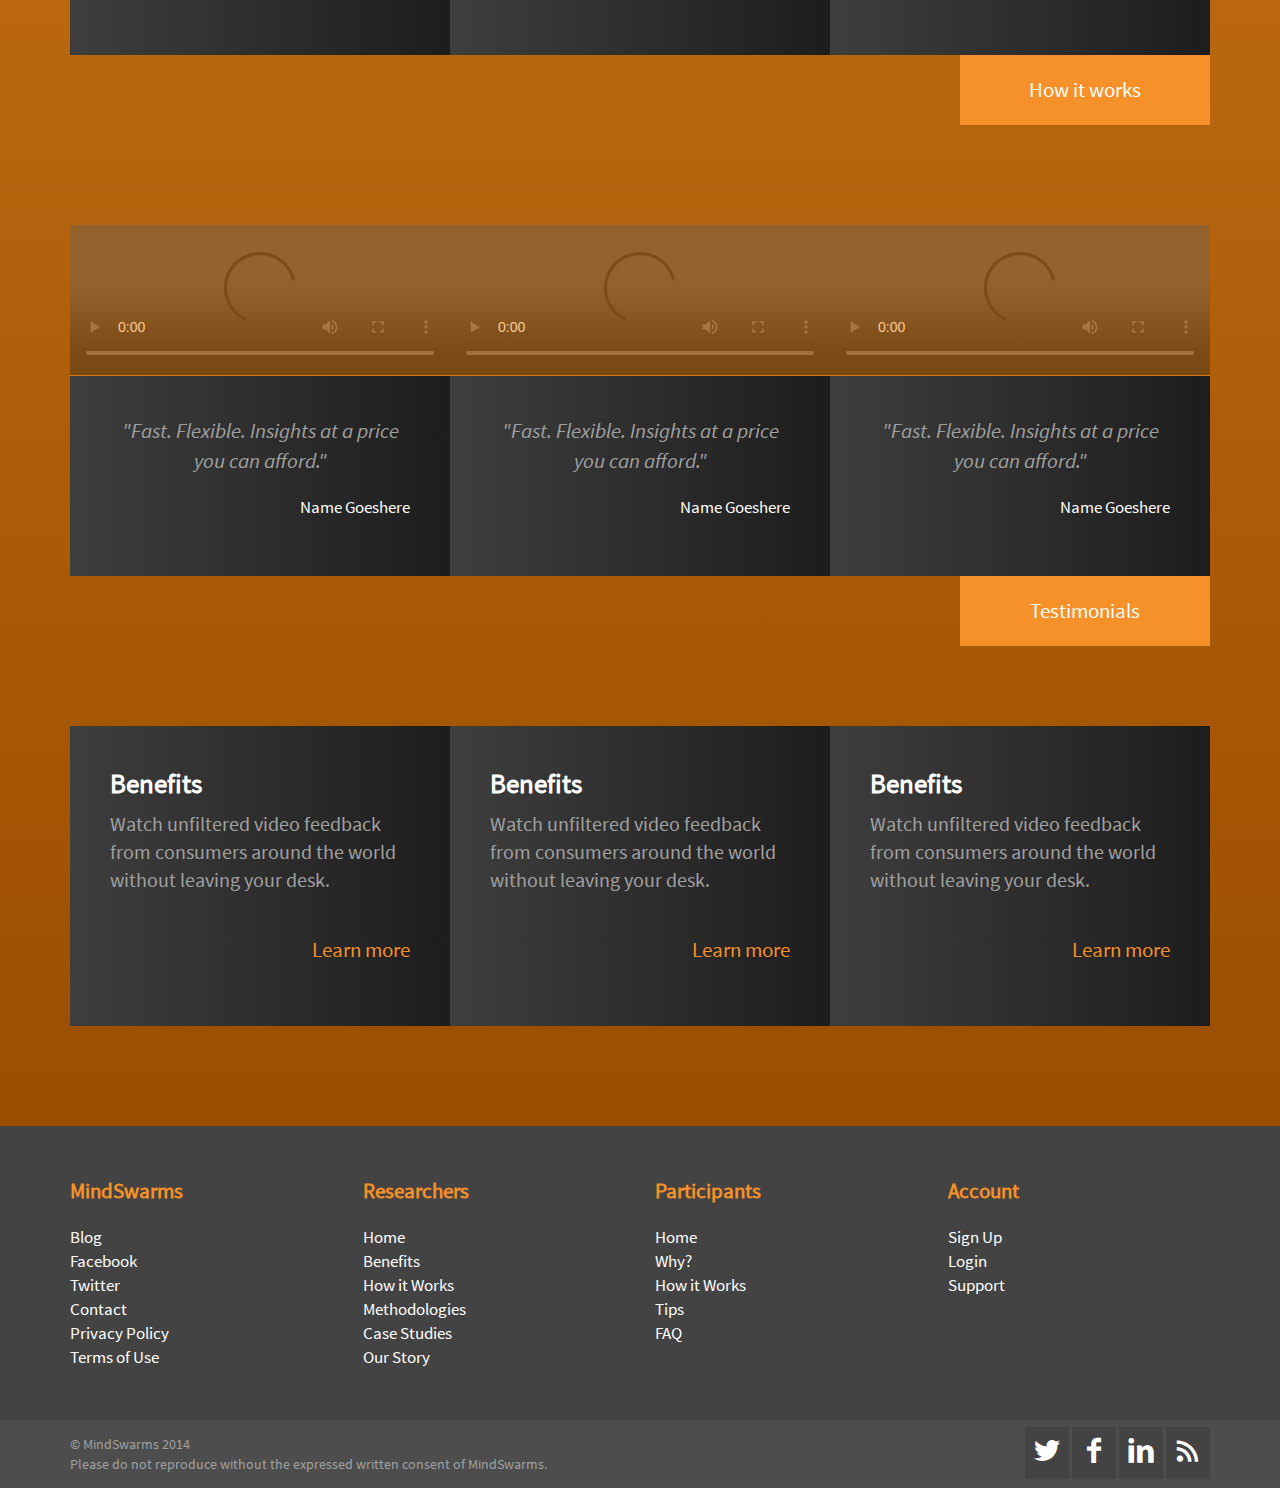
==== commit 88edddae: "minor styling and content updates" ====
--- a/blog.html
+++ b/blog.html
@@ -40,9 +40,9 @@
 			<section class="col-xs-12">
 				<nav class="mobile-nav">
 					<ul>
-						<li><a href="#">Researchers</a></li>
-						<li><a href="#">Consumers</a></li>
-						<li><a href="#">Blog</a></li>
+						<li><a href="researchers.html">Researchers</a></li>
+						<li><a href="consumers.html">Consumers</a></li>
+						<li><a href="blog.html">Blog</a></li>
 						<li><a href="#">Sign Up / Login</a></li>
 					</ul>
 				</nav>
@@ -159,6 +159,7 @@
 					</section>
 					<article class="graybox small">
 						<p>"Fast. Flexible. Insights at a price you can afford."</p>
+						<span>Name Goeshere</span>
 					</article>
 				</section>
 				<section class="small-vid video-container">
@@ -171,6 +172,7 @@
 					</section>
 					<article class="graybox small">
 						<p>"Fast. Flexible. Insights at a price you can afford."</p>
+						<span>Name Goeshere</span>
 					</article>
 				</section>
 				<section class="small-vid video-container">
@@ -183,6 +185,7 @@
 					</section>
 					<article class="graybox small">
 						<p>"Fast. Flexible. Insights at a price you can afford."</p>
+						<span>Name Goeshere</span>
 					</article>
 				</section>
 			</section>
@@ -266,7 +269,7 @@
 	<div class="container">
 		<div class="row">
 			<section class="col-sm-8">
-				<p>C MindSwarms 2014</p>
+				<p>&copy; MindSwarms 2014</p>
 				<p>Please do not reproduce without the expressed written consent of MindSwarms.</p>
 			</section>
 			<section class="col-sm-4">
--- a/css/styles.css
+++ b/css/styles.css
@@ -110,7 +110,12 @@
   padding: 0 20px;
   color: white;
   text-decoration: none;
-  font-size: 1.3em; }
+  font-size: 1.3em;
+  -webkit-transition: all 0.2s linear;
+  -moz-transition: all 0.2s linear;
+  -o-transition: all 0.2s linear;
+  -ms-transition: all 0.2s linear;
+  transition: all 0.2s linear; }
 
 .hor_nav ul li.green a:hover,
 .hor_nav ul li.green a:active {
@@ -128,9 +133,14 @@
 .hor_nav ul li.signup a:visited {
   background: #444444; }
 
+.hor_nav ul li.signup a:hover,
+.hor_nav ul li.signup a:active {
+  background: #e1e1e1; }
+
 .hor_nav ul li a:hover,
 .hor_nav ul li a:active {
-  background: #444444; }
+  background: #444444;
+  color: black; }
 
 .hor_nav ul li.blue:hover a {
   background: #4bc8cd; }
@@ -329,10 +339,19 @@
 
 .main .small p {
   font-size: 1.5em;
-  padding: 40px;
+  padding: 40px 40px 20px 40px;
   color: #a1a1a1;
   text-align: center;
-  margin: 0; }
+  margin: 0;
+  font-family: "SourceSansPro-Italic", sans-serif;
+  line-height: 30px; }
+
+.main .small p + span {
+  display: block;
+  text-align: right;
+  color: white;
+  padding: 0 40px 40px 40px;
+  font-size: 1.2em; }
 
 .researchers .overlay {
   background: #4bc8cd; }
@@ -472,14 +491,26 @@
 .researchers .main .bottom a:visited {
   color: #4bc8cd; }
 
+.researchers .main .bottom a:hover,
+.researchers .main .bottom a:active {
+  color: white; }
+
 .consumers .main .bottom a:link,
 .consumers .main .bottom a:visited {
   color: #afd741; }
 
+.consumers .main .bottom a:hover,
+.consumers .main .bottom a:active {
+  color: white; }
+
 .blog .main .bottom a:link,
 .blog .main .bottom a:visited {
   color: #f59128; }
 
+.blog .main .bottom a:hover,
+.blog .main .bottom a:active {
+  color: white; }
+
 .main .bottom {
   min-height: 300px; }
 
@@ -500,9 +531,17 @@
   text-decoration: none;
   font-size: 1.2em; }
 
-footer a:hover,
-footer a:active {
+.researchers footer a:hover,
+.researchers footer a:active {
   color: #4bc8cd; }
+
+.consumers footer a:hover,
+.consumers footer a:active {
+  color: #afd741; }
+
+.blog footer a:hover,
+.blog footer a:active {
+  color: #f59128; }
 
 .copyright {
   background: #4d4d4d; }
@@ -541,14 +580,17 @@
 
 .researchers .social-icons li a:hover,
 .researchers .scoial-icons li a:active {
+  color: white;
   background: #4bc8cd; }
 
 .consumers .social-icons li a:hover,
 .consumers .scoial-icons li a:active {
+  color: white;
   background: #afd741; }
 
 .blog .social-icons li a:hover,
 .blog .scoial-icons li a:active {
+  color: white;
   background: #f59128; }
 
 /******** BUTTONS ON BOTTOM ******/
@@ -568,7 +610,12 @@
   text-decoration: none;
   line-height: 60px;
   text-align: center;
-  font-size: 1.2em; }
+  font-size: 1.2em;
+  -webkit-transition: all 0.2s linear;
+  -moz-transition: all 0.2s linear;
+  -o-transition: all 0.2s linear;
+  -ms-transition: all 0.2s linear;
+  transition: all 0.2s linear; }
 
 div.main-buttons section.col-sm-6:first-child a:link,
 div.main-buttons section.col-sm-6:first-child a:visited {
@@ -631,7 +678,8 @@
     line-height: 50px; }
 
   .main p {
-    font-size: 1.1em; }
+    font-size: 1.2em;
+    margin-top: 5px; }
 
   .large {
     width: 33.333333334%;
@@ -655,7 +703,7 @@
     width: 33.333333334%; }
 
   .main .large-vid video {
-    height: 529px; }
+    height: 405px; }
 
   .button:link,
   .button:visited {
@@ -701,7 +749,8 @@
     margin-bottom: 10px; }
 
   .main .small p {
-    font-size: 1.3em; }
+    font-size: 1.3em;
+    line-height: 20px; }
 
   .main .bottom a:link,
   .main .bottom a:visited {
@@ -739,7 +788,8 @@
     line-height: 60px; }
 
   .main p {
-    font-size: 1.4em; }
+    font-size: 1.4em;
+    margin-top: 30px; }
 
   .large {
     min-height: 360px; }
@@ -759,7 +809,7 @@
     width: 33.333333334%; }
 
   .main .large-vid video {
-    height: 641px; }
+    height: 529px; }
 
   .button:link,
   .button:visited {
@@ -799,7 +849,8 @@
     margin-bottom: 10px; }
 
   .main .small p {
-    font-size: 1.4em; }
+    font-size: 1.4em;
+    line-height: 25px; }
 
   .main .bottom a:link,
   .main .bottom a:visited {
@@ -807,7 +858,10 @@
     padding-top: 40px; }
 
   .main .bottom {
-    min-height: 250px; } }
+    min-height: 250px; }
+
+  .main .bottom h3 {
+    font-size: 1.7em; } }
 @media (min-width: 1200px) {
   .large {
     min-height: 400px; }
@@ -824,6 +878,9 @@
 
   .hor_nav ul li:nth-child(2) ul {
     width: 146px; }
+
+  .main .large-vid video {
+    height: 641px; }
 
   .main .container .row:nth-child(5) section a:link,
   .main .container .row:nth-child(5) section a:visited,
@@ -877,30 +934,34 @@
     margin-bottom: 10px; }
 
   .main .small p {
-    font-size: 1.5em; }
+    font-size: 1.5em;
+    line-height: 30px; }
 
   .main .bottom {
     min-height: 300px; }
+
+  .main .bottom h3 {
+    font-size: 1.9em; }
 
   .main .bottom a:link,
   .main .bottom a:visited {
     font-size: 1.5em;
     padding-top: 40px; } }
 @font-face {
+  font-family: 'SourceSansPro-Italic';
+  src: url("../fonts/SourceSansPro/SourceSansPro-Italic.ttf") format("truetype"); }
+@font-face {
   font-family: 'SourceSansPro-Regular';
   src: url("../fonts/SourceSansPro/SourceSansPro-Regular.ttf") format("truetype"); }
-
 @font-face {
   font-family: 'SourceSansPro-Bold';
   src: url("../fonts/SourceSansPro/SourceSansPro-Semibold.ttf") format("truetype"); }
-
 @font-face {
   font-family: 'mindswarms';
   src: url("../fonts/mindswarms.eot?ejbpfy");
   src: url("../fonts/mindswarms.eot?#iefixejbpfy") format("embedded-opentype"), url("../fonts/mindswarms.woff?ejbpfy") format("woff"), url("../fonts/mindswarms.ttf?ejbpfy") format("truetype"), url("../fonts/mindswarms.svg?ejbpfy#mindswarms") format("svg");
   font-weight: normal;
   font-style: normal; }
-
 [class^="icon-"], [class*=" icon-"] {
   font-family: 'mindswarms';
   speak: none;
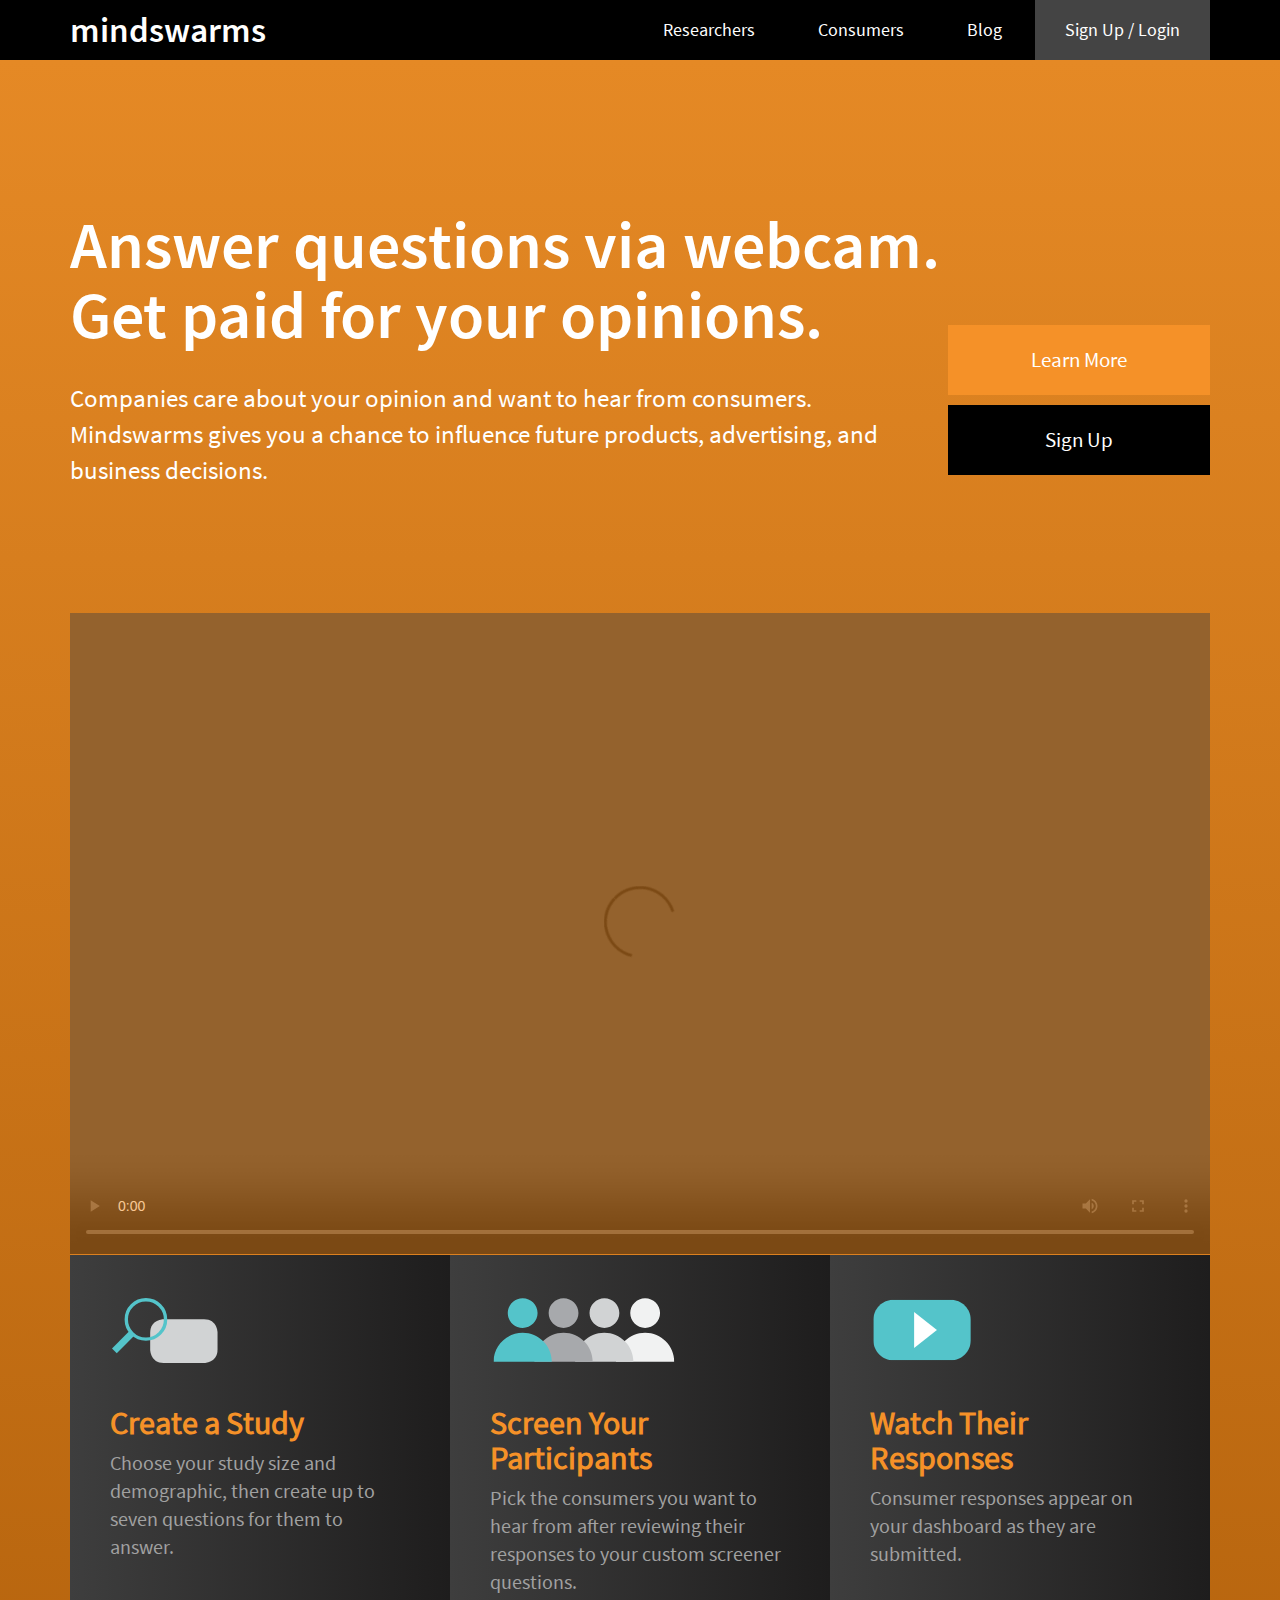
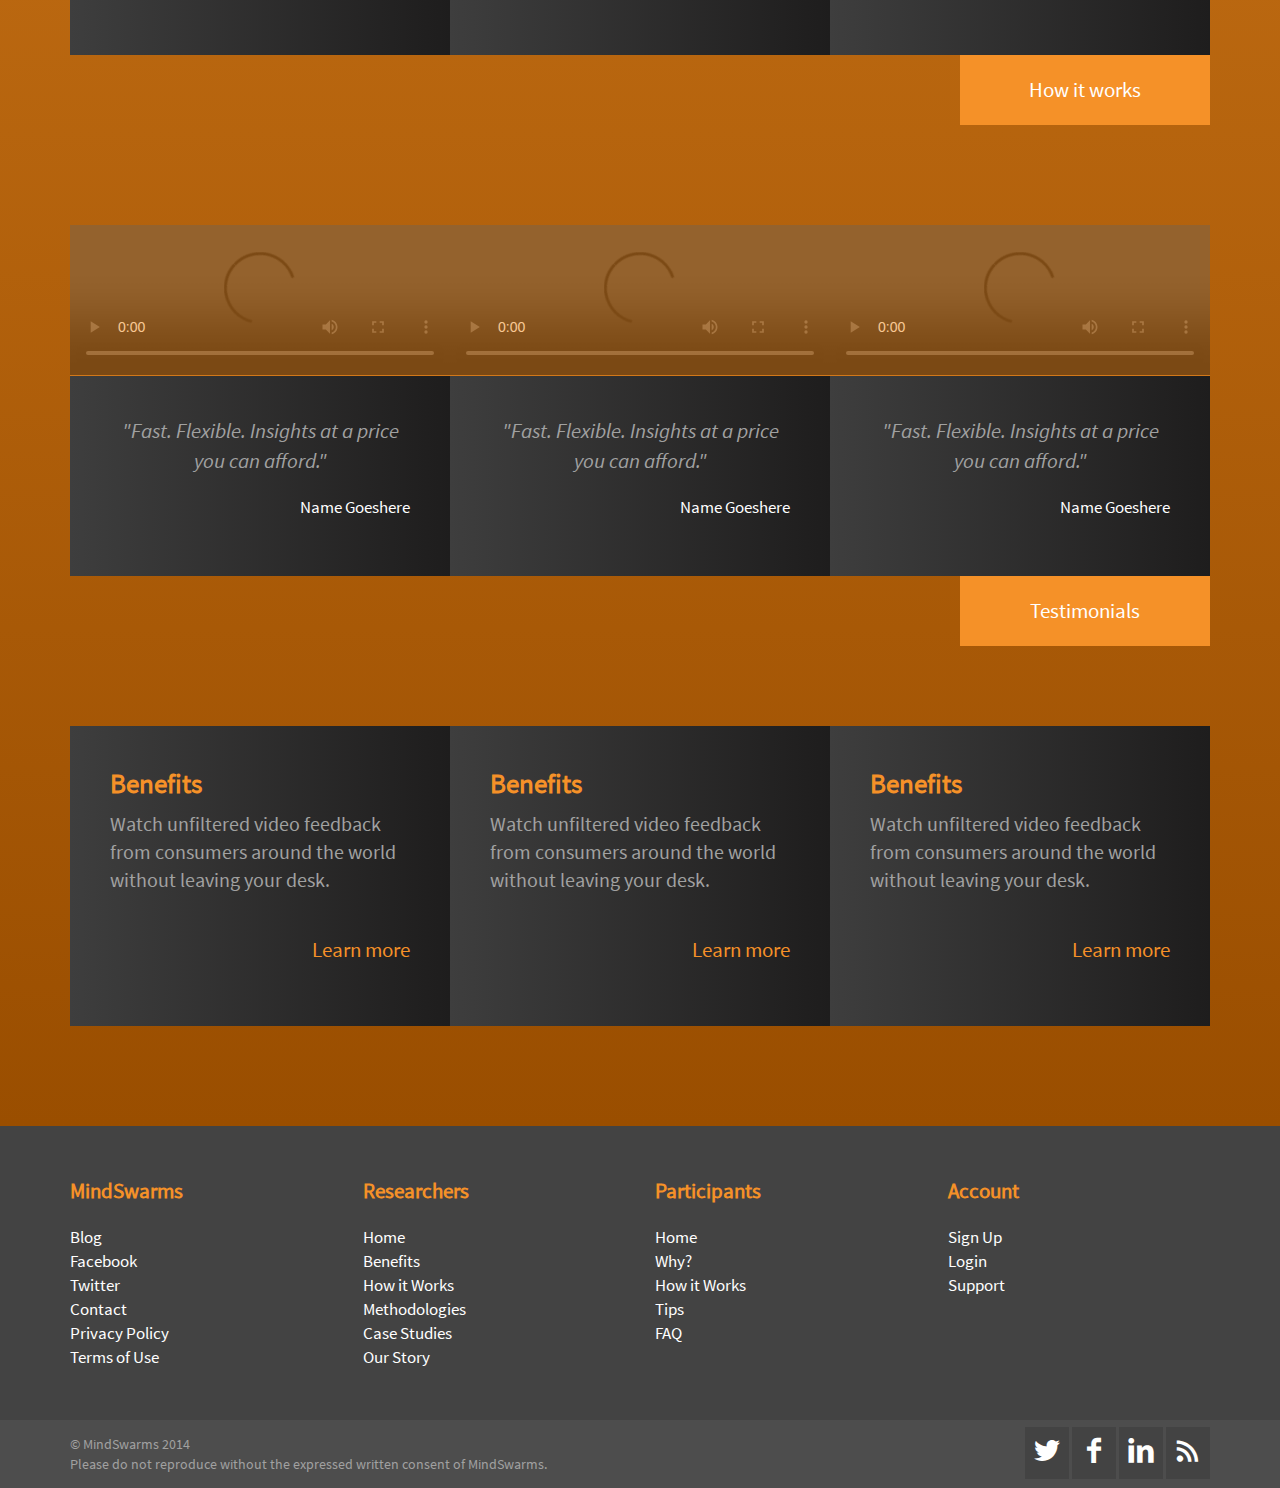
==== commit e4b0c5fb: "Added comments, and cleaned up code." ====
--- a/blog.html
+++ b/blog.html
@@ -32,8 +32,12 @@
     <![endif]-->
 
 </head>
-<body class="blog">
-
+
+<!-- DIFFERENT BODY CLASS FOR EACH PAGE -->
+
+<body class="blog"><!-- BLOG BODY CLASS -->
+
+<!-- TOP BAR HEADER NAVIGATION AND MOBILE DROPDOWN -->
 <header>
 	<div class="container" id="mobile-nav">
 		<div class="row">
@@ -85,6 +89,7 @@
 	</div>
 </header>
 
+<!-- MAIN PAGE BODY, CONTENT -->
 <div class="main">
 	<div class="container">
 		<div class="row">
@@ -110,6 +115,9 @@
 				</a>
 			</section>
 		</div>
+
+<!-- LARGE VIDEO, TOP OF PAGE -->
+
 		<div class="row">
 			<section class="col-md-12">
 				<section class="video-container large-vid">
@@ -147,6 +155,10 @@
 				</a>
 			</section>
 		</div>
+
+
+<!-- 3 SMALLER VIDEOS, MIDDLE OF PAGE -->
+
 		<div class="row">
 			<section class="col-md-12">
 				<section class="small-vid video-container">
@@ -197,6 +209,9 @@
 				</a>
 			</section>
 		</div>
+
+<!-- DESCRIPTIVE BOXES, BOTTOM OF PAGE -->
+
 		<div class="row">
 			<section class="col-md-12">
 				<article class="large graybox bottom">
@@ -218,6 +233,8 @@
 		</div>
 	</div>
 </div>
+
+<!-- FOOTER CONTENT/SITEMAP -->
 
 <footer>
 	<div class="container">
@@ -265,6 +282,11 @@
 		</div>
 	</div>
 </footer>
+
+
+<!-- COPYRIGHT, SOCIAL LINKS -->
+
+
 <div class="copyright">
 	<div class="container">
 		<div class="row">
--- a/css/styles.css
+++ b/css/styles.css
@@ -1,10 +1,6 @@
-/* Testing */
-/****** VIDEO BACKGROUND *******/
-/* IE 8 SUPPORT */
 .home video {
   display: block; }
 
-/* END IE 8 SUPPORT*/
 .home video#video-background {
   position: fixed;
   right: 0;
@@ -38,7 +34,6 @@
 .relative {
   position: relative; }
 
-/***********************************************/
 body.home, html {
   height: 100%; }
 
@@ -69,7 +64,6 @@
   background: -ms-linear-gradient(top, #e58925, #9a4e00);
   background: -o-linear-gradient(top, #e58925, #9a4e00); }
 
-/********* HEADER **********/
 header {
   background: black;
   line-height: 60px;
@@ -90,7 +84,6 @@
 header a:active {
   text-decoration: none; }
 
-/***** NAVIGATION *****/
 .hor_nav ul {
   margin: 0;
   padding: 0;
@@ -244,7 +237,6 @@
   background: #333333;
   line-height: 60px; }
 
-/**** CENTERED TEXT ****/
 .title-block {
   text-align: center;
   height: 60%;
@@ -276,13 +268,12 @@
   font-size: 1em;
   margin: 0; }
 
-/********* MAIN *********/
 .main h1 {
-  font-size: 3em;
+  font-size: 2.6em;
   color: white;
   padding: 0;
   margin: 0;
-  line-height: 50px;
+  line-height: 35px;
   font-family: "SourceSansPro-Bold", sans-serif; }
 
 .main p {
@@ -352,6 +343,25 @@
   color: white;
   padding: 0 40px 40px 40px;
   font-size: 1.2em; }
+
+.main h3 {
+  margin: 0 40px;
+  padding: 0;
+  font-size: 2em;
+  line-height: 30px;
+  margin-bottom: 10px; }
+
+.main .bottom h3 {
+  padding-top: 40px;
+  color: white; }
+
+.main .bottom a:link,
+.main .bottom a:visited {
+  display: block;
+  font-size: 1.5em;
+  padding: 40px;
+  text-align: right;
+  text-decoration: none; }
 
 .researchers .overlay {
   background: #4bc8cd; }
@@ -444,7 +454,6 @@
 .button:active {
   text-decoration: none; }
 
-/******** FOOTER ********/
 footer {
   background: #434343;
   padding-bottom: 50px; }
@@ -456,13 +465,6 @@
   font-size: 1.5em;
   margin-top: 50px; }
 
-.main h3 {
-  margin: 0 40px;
-  padding: 0;
-  font-size: 2em;
-  line-height: 30px;
-  margin-bottom: 10px; }
-
 .researchers footer h3,
 .researchers .main h3 {
   color: #4bc8cd; }
@@ -474,18 +476,6 @@
 .blog footer h3,
 .blog .main h3 {
   color: #f59128; }
-
-.main .bottom h3 {
-  padding-top: 40px;
-  color: white; }
-
-.main .bottom a:link,
-.main .bottom a:visited {
-  display: block;
-  font-size: 1.5em;
-  padding: 40px;
-  text-align: right;
-  text-decoration: none; }
 
 .researchers .main .bottom a:link,
 .researchers .main .bottom a:visited {
@@ -593,7 +583,6 @@
   color: white;
   background: #f59128; }
 
-/******** BUTTONS ON BOTTOM ******/
 .main-buttons {
   position: absolute;
   bottom: 0;
